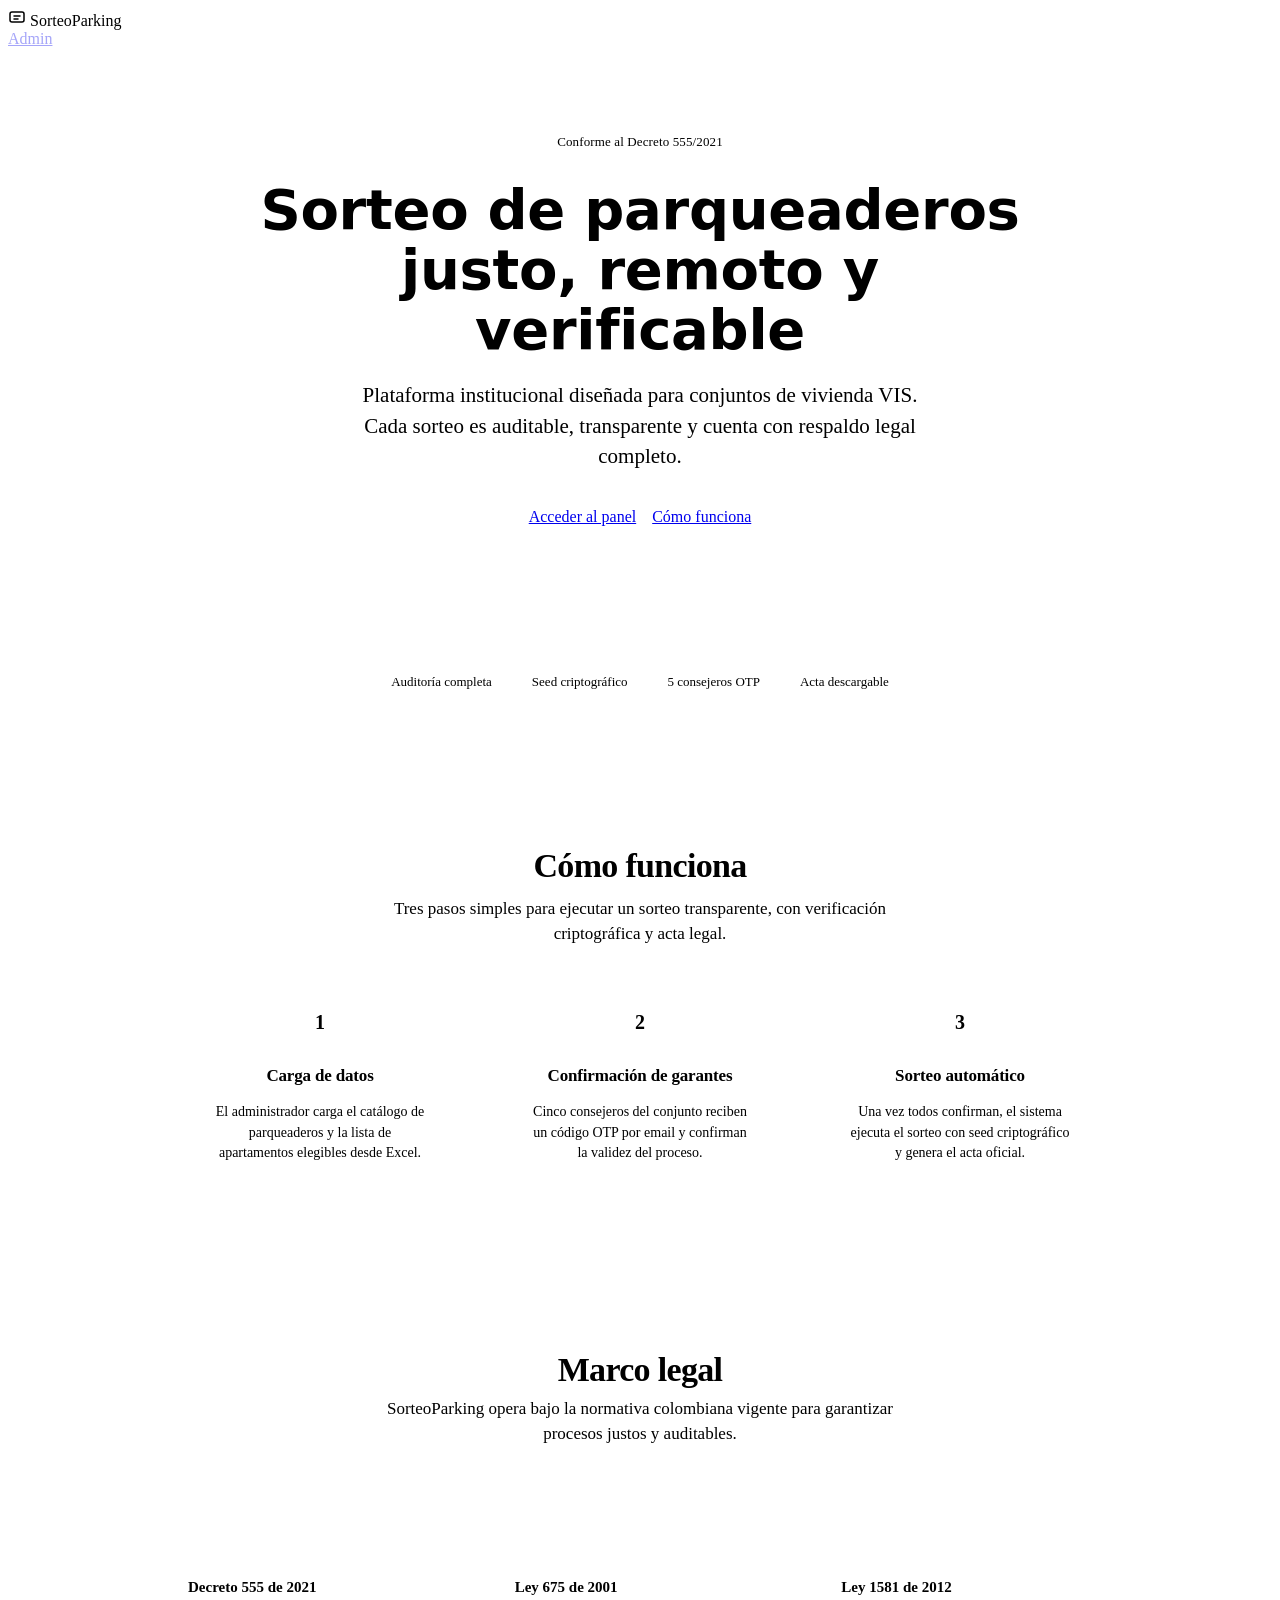
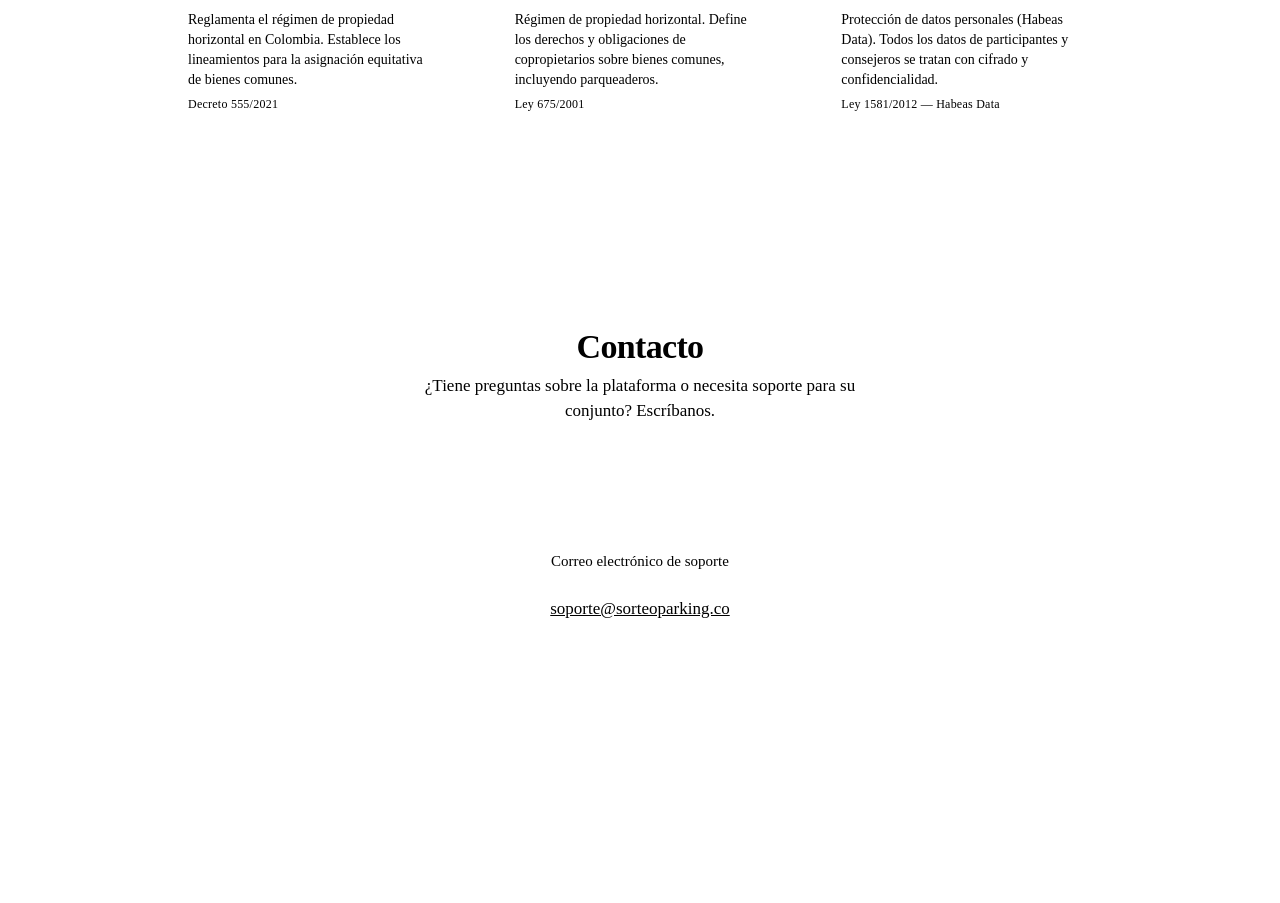
==== sorteoparking/frontend/index.html @ d3847eef "SDD v2.1 implementacion completa: T-301 a T-319 (Flash)" ====
<!doctype html>
<html lang="es">
<head>
  <meta charset="utf-8" />
  <meta name="viewport" content="width=device-width, initial-scale=1" />
  <title>SorteoParking — Sorteo de parqueaderos justo, remoto y verificable</title>
  <meta name="description" content="Plataforma institucional para sorteos de parqueaderos en conjuntos VIS. Auditoría completa, verificable, conforme al Decreto 555/2021." />
  <link rel="stylesheet" href="/static/global.css" />
  <style>
    /* ===== LANDING PAGE — Apple Design System ===== */

    /* Hero */
    .hero {
      text-align: center;
      padding: 80px 24px 64px;
      background: var(--canvas);
    }
    .hero-badge {
      display: inline-block;
      padding: 6px 16px;
      border-radius: var(--radius-pill);
      background: var(--blue-bg);
      color: var(--accent);
      font-size: 13px;
      font-weight: 500;
      margin-bottom: 24px;
      letter-spacing: 0.01em;
    }
    .hero h1 {
      font-family: system-ui, -apple-system, 'SF Pro Display', sans-serif;
      font-size: clamp(32px, 5vw, 56px);
      font-weight: 600;
      line-height: 1.07;
      letter-spacing: -0.005em;
      color: var(--ink);
      max-width: 800px;
      margin: 0 auto 20px;
    }
    .hero p {
      font-size: clamp(17px, 2.5vw, 21px);
      font-weight: 400;
      line-height: 1.47;
      color: var(--ink-secondary);
      max-width: 600px;
      margin: 0 auto 36px;
    }
    .hero-actions {
      display: flex;
      gap: 16px;
      justify-content: center;
      flex-wrap: wrap;
    }

    /* Steps / Stepper */
    .steps-section {
      padding: 80px 24px;
      background: var(--canvas-parchment);
      text-align: center;
    }
    .steps-section h2 {
      font-size: clamp(24px, 3.5vw, 34px);
      font-weight: 600;
      letter-spacing: -0.02em;
      color: var(--ink);
      margin-bottom: 12px;
    }
    .steps-section .section-lead {
      font-size: 17px;
      color: var(--ink-secondary);
      max-width: 560px;
      margin: 0 auto 48px;
      line-height: 1.47;
    }

    .landing-stepper {
      display: flex;
      align-items: flex-start;
      justify-content: center;
      gap: 0;
      flex-wrap: wrap;
      max-width: 900px;
      margin: 0 auto;
    }
    .landing-step {
      display: flex;
      flex-direction: column;
      align-items: center;
      gap: 16px;
      flex: 1;
      min-width: 200px;
      padding: 0 16px;
      position: relative;
    }
    .landing-step-circle {
      width: 56px;
      height: 56px;
      border-radius: var(--radius-full);
      display: flex;
      align-items: center;
      justify-content: center;
      font-size: 20px;
      font-weight: 600;
      background: var(--accent);
      color: var(--ink-inverse);
      flex-shrink: 0;
    }
    .landing-step h3 {
      font-size: 17px;
      font-weight: 600;
      color: var(--ink);
      margin: 0;
      letter-spacing: -0.01em;
    }
    .landing-step p {
      font-size: 14px;
      color: var(--ink-secondary);
      line-height: 1.43;
      max-width: 220px;
      margin: 0 auto;
    }
    .landing-step-connector {
      width: 60px;
      height: 2px;
      background: var(--accent);
      flex-shrink: 0;
      margin-top: 28px;
      opacity: 0.4;
    }
    @media (max-width: 720px) {
      .landing-step-connector {
        display: none;
      }
      .landing-step {
        flex-direction: row;
        text-align: left;
        gap: 16px;
        min-width: 100%;
        padding: 16px 0;
      }
      .landing-step-circle {
        width: 44px;
        height: 44px;
        font-size: 16px;
      }
      .landing-step h3 { text-align: left; }
      .landing-step p { max-width: none; }
    }

    /* Legal */
    .legal-section {
      padding: 80px 24px;
      background: var(--canvas);
      text-align: center;
    }
    .legal-section h2 {
      font-size: clamp(24px, 3.5vw, 34px);
      font-weight: 600;
      color: var(--ink);
      letter-spacing: -0.02em;
      margin-bottom: 8px;
    }
    .legal-section .section-lead {
      font-size: 17px;
      color: var(--ink-secondary);
      max-width: 560px;
      margin: 0 auto 48px;
      line-height: 1.47;
    }
    .legal-grid {
      display: grid;
      grid-template-columns: repeat(auto-fit, minmax(280px, 1fr));
      gap: 20px;
      max-width: 960px;
      margin: 0 auto;
    }
    .legal-card {
      background: var(--canvas-pearl);
      border-radius: var(--radius-xl);
      padding: 28px;
      text-align: left;
      box-shadow: var(--shadow-sm);
      transition: box-shadow var(--duration-fast) var(--ease-standard);
    }
    .legal-card:hover {
      box-shadow: var(--shadow-md);
    }
    .legal-card-icon {
      width: 40px;
      height: 40px;
      border-radius: var(--radius-md);
      background: var(--blue-bg);
      display: flex;
      align-items: center;
      justify-content: center;
      margin-bottom: 16px;
    }
    .legal-card h3 {
      font-size: 15px;
      font-weight: 600;
      color: var(--ink);
      margin-bottom: 6px;
    }
    .legal-card p {
      font-size: 14px;
      color: var(--ink-secondary);
      line-height: 1.43;
      margin-bottom: 4px;
    }
    .legal-card .ley-ref {
      font-size: 12px;
      color: var(--ink-tertiary);
      font-family: var(--font-mono);
      letter-spacing: 0.02em;
    }

    /* Contact */
    .contact-section {
      padding: 80px 24px;
      background: var(--canvas-parchment);
      text-align: center;
    }
    .contact-section h2 {
      font-size: clamp(24px, 3.5vw, 34px);
      font-weight: 600;
      color: var(--ink);
      letter-spacing: -0.02em;
      margin-bottom: 8px;
    }
    .contact-section .section-lead {
      font-size: 17px;
      color: var(--ink-secondary);
      max-width: 500px;
      margin: 0 auto 36px;
      line-height: 1.47;
    }
    .contact-card {
      display: inline-flex;
      flex-direction: column;
      align-items: center;
      gap: 12px;
      background: var(--canvas);
      border-radius: var(--radius-xl);
      padding: 32px 48px;
      box-shadow: var(--shadow-sm);
    }
    .contact-card p {
      font-size: 15px;
      color: var(--ink-secondary);
      line-height: 1.4;
    }
    .contact-card .contact-email {
      font-size: 17px;
      font-weight: 500;
      color: var(--accent);
    }

    /* Footer */
    .site-footer {
      background: var(--canvas-dark);
      color: rgba(255,255,255,0.65);
      padding: 32px 24px;
      text-align: center;
      font-size: 13px;
    }
    .site-footer .footer-brand {
      color: rgba(255,255,255,0.85);
      font-weight: 500;
      margin-bottom: 8px;
    }
    .site-footer a {
      color: var(--accent-on-dark);
    }
    .site-footer a:hover {
      color: var(--ink-inverse);
      text-decoration: underline;
    }

    /* Hidden admin link */
    .nav-link-hidden {
      opacity: 0.35;
      transition: opacity var(--duration-fast) var(--ease-standard);
    }
    .nav-link-hidden:hover {
      opacity: 1;
      color: var(--ink-inverse);
    }

    /* Trust badges */
    .trust-section {
      padding: 48px 24px;
      background: var(--canvas-parchment);
      text-align: center;
      border-top: 1px solid var(--divider);
    }
    .trust-items {
      display: flex;
      justify-content: center;
      gap: 40px;
      flex-wrap: wrap;
      align-items: center;
    }
    .trust-item {
      display: flex;
      flex-direction: column;
      align-items: center;
      gap: 8px;
      font-size: 13px;
      color: var(--ink-tertiary);
      font-weight: 500;
    }
    .trust-item .check-icon {
      width: 28px;
      height: 28px;
      border-radius: var(--radius-full);
      background: var(--green-bg);
      display: flex;
      align-items: center;
      justify-content: center;
    }
  </style>
</head>
<body>

  <!-- Apple Nav Bar -->
  <nav class="nav" role="navigation" aria-label="Navegación principal">
    <a href="/" class="nav-brand" style="text-decoration:none;color:inherit;">
      <svg viewBox="0 0 18 18" fill="none" stroke="currentColor" stroke-width="1.5" stroke-linecap="round" stroke-linejoin="round" width="18" height="18">
        <rect x="2" y="4" width="14" height="10" rx="2"/>
        <path d="M6 8h6M6 11h4"/>
      </svg>
      SorteoParking
    </a>
    <div class="nav-actions">
      <a href="/static/superadmin.html" class="nav-link nav-link-hidden" aria-label="Panel super admin" title="Panel de administración">Admin</a>
    </div>
  </nav>

  <!-- Hero -->
  <section class="hero">
    <span class="hero-badge">Conforme al Decreto 555/2021</span>
    <h1>Sorteo de parqueaderos justo, remoto y verificable</h1>
    <p>Plataforma institucional diseñada para conjuntos de vivienda VIS. Cada sorteo es auditable, transparente y cuenta con respaldo legal completo.</p>
    <div class="hero-actions">
      <a href="/static/superadmin.html" class="btn btn-primary btn-lg">Acceder al panel</a>
      <a href="#como-funciona" class="btn btn-secondary btn-lg">Cómo funciona</a>
    </div>
  </section>

  <!-- Trust badges -->
  <section class="trust-section">
    <div class="trust-items">
      <div class="trust-item">
        <span class="check-icon">
          <svg width="14" height="14" viewBox="0 0 14 14" fill="none" stroke="var(--ink-success)" stroke-width="2" stroke-linecap="round" stroke-linejoin="round"><path d="M2 7l3.5 3.5L12 4"/></svg>
        </span>
        <span>Auditoría completa</span>
      </div>
      <div class="trust-item">
        <span class="check-icon">
          <svg width="14" height="14" viewBox="0 0 14 14" fill="none" stroke="var(--ink-success)" stroke-width="2" stroke-linecap="round" stroke-linejoin="round"><path d="M2 7l3.5 3.5L12 4"/></svg>
        </span>
        <span>Seed criptográfico</span>
      </div>
      <div class="trust-item">
        <span class="check-icon">
          <svg width="14" height="14" viewBox="0 0 14 14" fill="none" stroke="var(--ink-success)" stroke-width="2" stroke-linecap="round" stroke-linejoin="round"><path d="M2 7l3.5 3.5L12 4"/></svg>
        </span>
        <span>5 consejeros OTP</span>
      </div>
      <div class="trust-item">
        <span class="check-icon">
          <svg width="14" height="14" viewBox="0 0 14 14" fill="none" stroke="var(--ink-success)" stroke-width="2" stroke-linecap="round" stroke-linejoin="round"><path d="M2 7l3.5 3.5L12 4"/></svg>
        </span>
        <span>Acta descargable</span>
      </div>
    </div>
  </section>

  <!-- Steps — Cómo funciona -->
  <section class="steps-section" id="como-funciona">
    <h2>Cómo funciona</h2>
    <p class="section-lead">Tres pasos simples para ejecutar un sorteo transparente, con verificación criptográfica y acta legal.</p>
    <div class="landing-stepper">
      <div class="landing-step">
        <div class="landing-step-circle">1</div>
        <h3>Carga de datos</h3>
        <p>El administrador carga el catálogo de parqueaderos y la lista de apartamentos elegibles desde Excel.</p>
      </div>
      <div class="landing-step-connector"></div>
      <div class="landing-step">
        <div class="landing-step-circle">2</div>
        <h3>Confirmación de garantes</h3>
        <p>Cinco consejeros del conjunto reciben un código OTP por email y confirman la validez del proceso.</p>
      </div>
      <div class="landing-step-connector"></div>
      <div class="landing-step">
        <div class="landing-step-circle">3</div>
        <h3>Sorteo automático</h3>
        <p>Una vez todos confirman, el sistema ejecuta el sorteo con seed criptográfico y genera el acta oficial.</p>
      </div>
    </div>
  </section>

  <!-- Marco legal -->
  <section class="legal-section">
    <h2>Marco legal</h2>
    <p class="section-lead">SorteoParking opera bajo la normativa colombiana vigente para garantizar procesos justos y auditables.</p>
    <div class="legal-grid">
      <div class="legal-card">
        <div class="legal-card-icon">
          <svg width="20" height="20" viewBox="0 0 20 20" fill="none" stroke="var(--accent)" stroke-width="1.5" stroke-linecap="round" stroke-linejoin="round">
            <path d="M3 17V3h10l4 4v10H3z"/><path d="M13 3v4h4"/><path d="M7 10h6M7 13h4"/>
          </svg>
        </div>
        <h3>Decreto 555 de 2021</h3>
        <p>Reglamenta el régimen de propiedad horizontal en Colombia. Establece los lineamientos para la asignación equitativa de bienes comunes.</p>
        <span class="ley-ref">Decreto 555/2021</span>
      </div>
      <div class="legal-card">
        <div class="legal-card-icon">
          <svg width="20" height="20" viewBox="0 0 20 20" fill="none" stroke="var(--accent)" stroke-width="1.5" stroke-linecap="round" stroke-linejoin="round">
            <path d="M7 4h6v3H7z"/><path d="M5 7v8a2 2 0 002 2h6a2 2 0 002-2V7"/><path d="M8 10h4M8 13h3"/>
          </svg>
        </div>
        <h3>Ley 675 de 2001</h3>
        <p>Régimen de propiedad horizontal. Define los derechos y obligaciones de copropietarios sobre bienes comunes, incluyendo parqueaderos.</p>
        <span class="ley-ref">Ley 675/2001</span>
      </div>
      <div class="legal-card">
        <div class="legal-card-icon">
          <svg width="20" height="20" viewBox="0 0 20 20" fill="none" stroke="var(--accent)" stroke-width="1.5" stroke-linecap="round" stroke-linejoin="round">
            <circle cx="10" cy="7" r="3"/><path d="M5 17c0-3.3 2.2-5 5-5s5 1.7 5 5"/><path d="M2 2l16 16"/>
          </svg>
        </div>
        <h3>Ley 1581 de 2012</h3>
        <p>Protección de datos personales (Habeas Data). Todos los datos de participantes y consejeros se tratan con cifrado y confidencialidad.</p>
        <span class="ley-ref">Ley 1581/2012 — Habeas Data</span>
      </div>
    </div>
  </section>

  <!-- Contact -->
  <section class="contact-section" id="contacto">
    <h2>Contacto</h2>
    <p class="section-lead">¿Tiene preguntas sobre la plataforma o necesita soporte para su conjunto? Escríbanos.</p>
    <div class="contact-card">
      <svg width="32" height="32" viewBox="0 0 24 24" fill="none" stroke="var(--accent)" stroke-width="1.5" stroke-linecap="round" stroke-linejoin="round">
        <rect x="2" y="4" width="20" height="16" rx="3"/><path d="M2 7l10 7 10-7"/>
      </svg>
      <p>Correo electrónico de soporte</p>
      <a href="mailto:soporte@sorteoparking.co" class="contact-email">soporte@sorteoparking.co</a>
    </div>
  </section>

  <!-- Footer -->
  <footer class="site-footer">
    <p class="footer-brand">SorteoParking</p>
    <p>&copy; 2025 SorteoParking. Todos los derechos reservados.</p>
    <p style="margin-top:8px;">
      <a href="/static/superadmin.html">Panel de administración</a>
    </p>
  </footer>

</body>
</html>
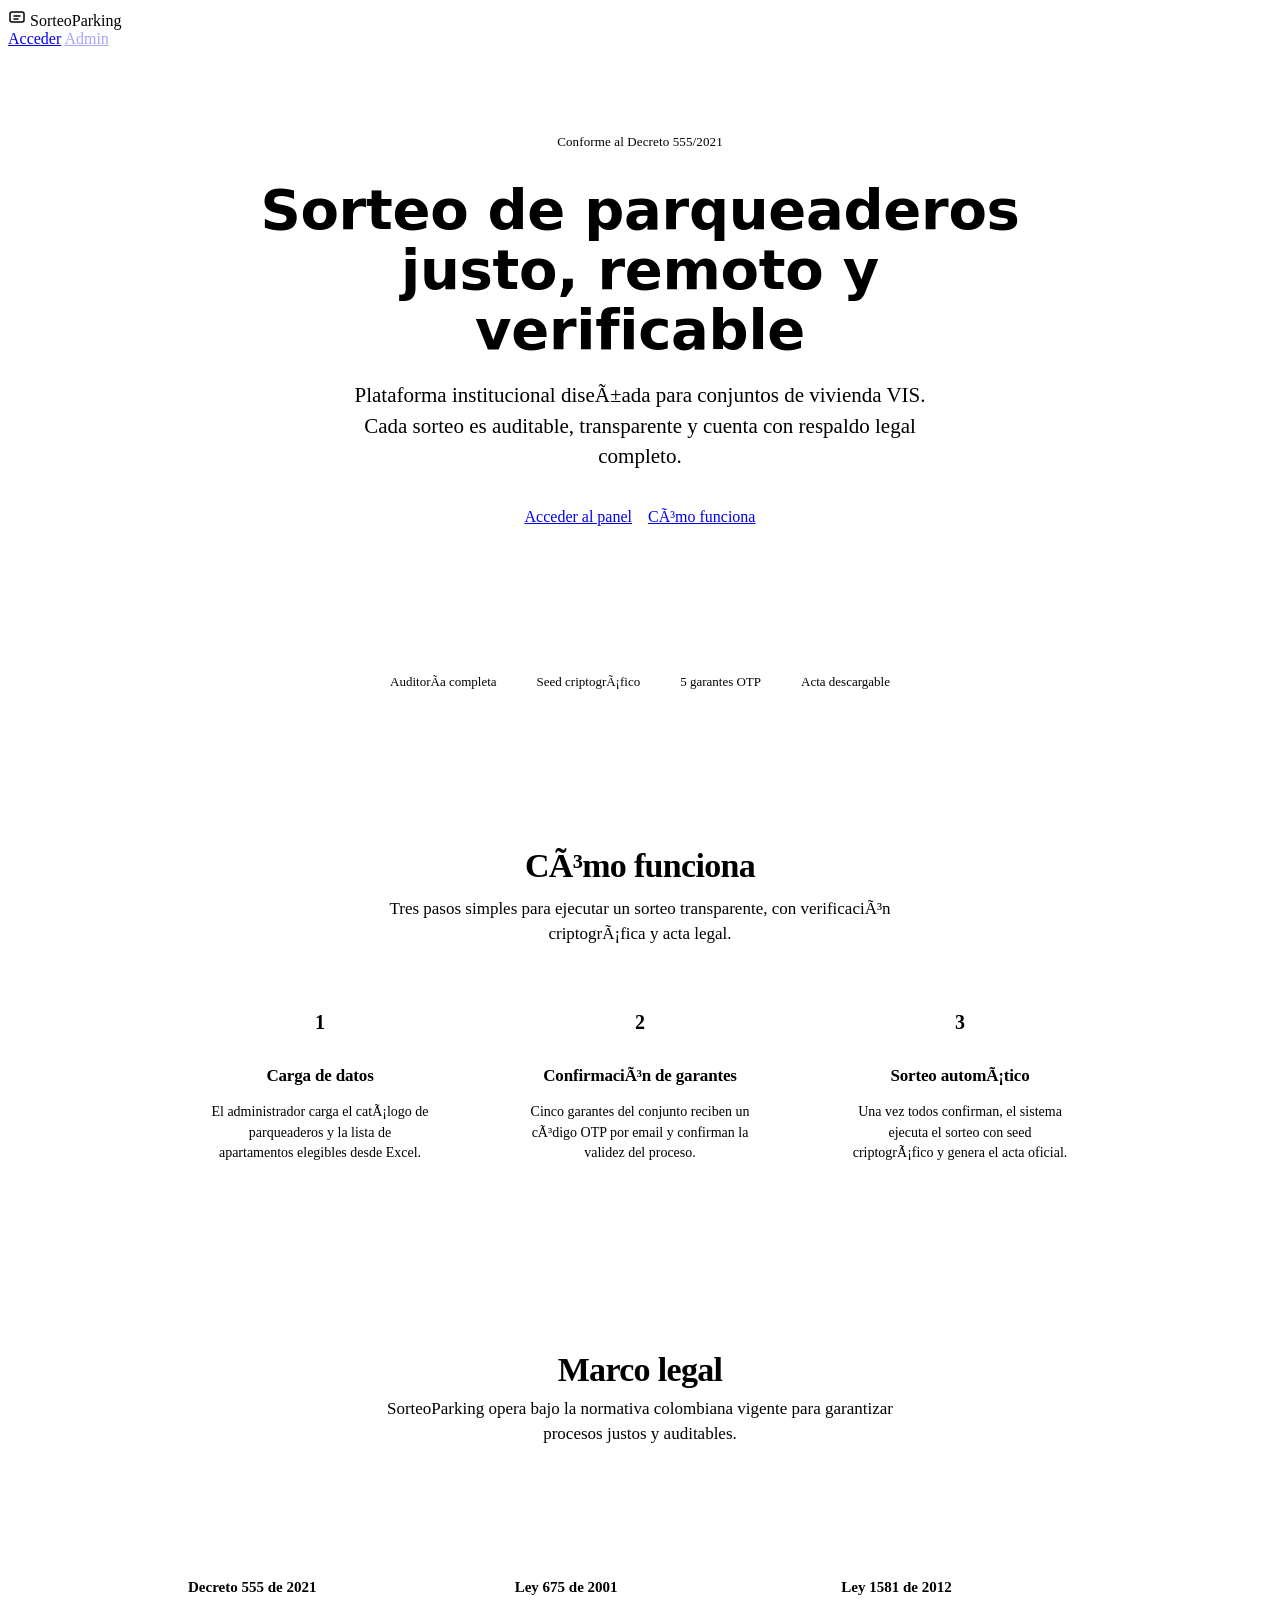
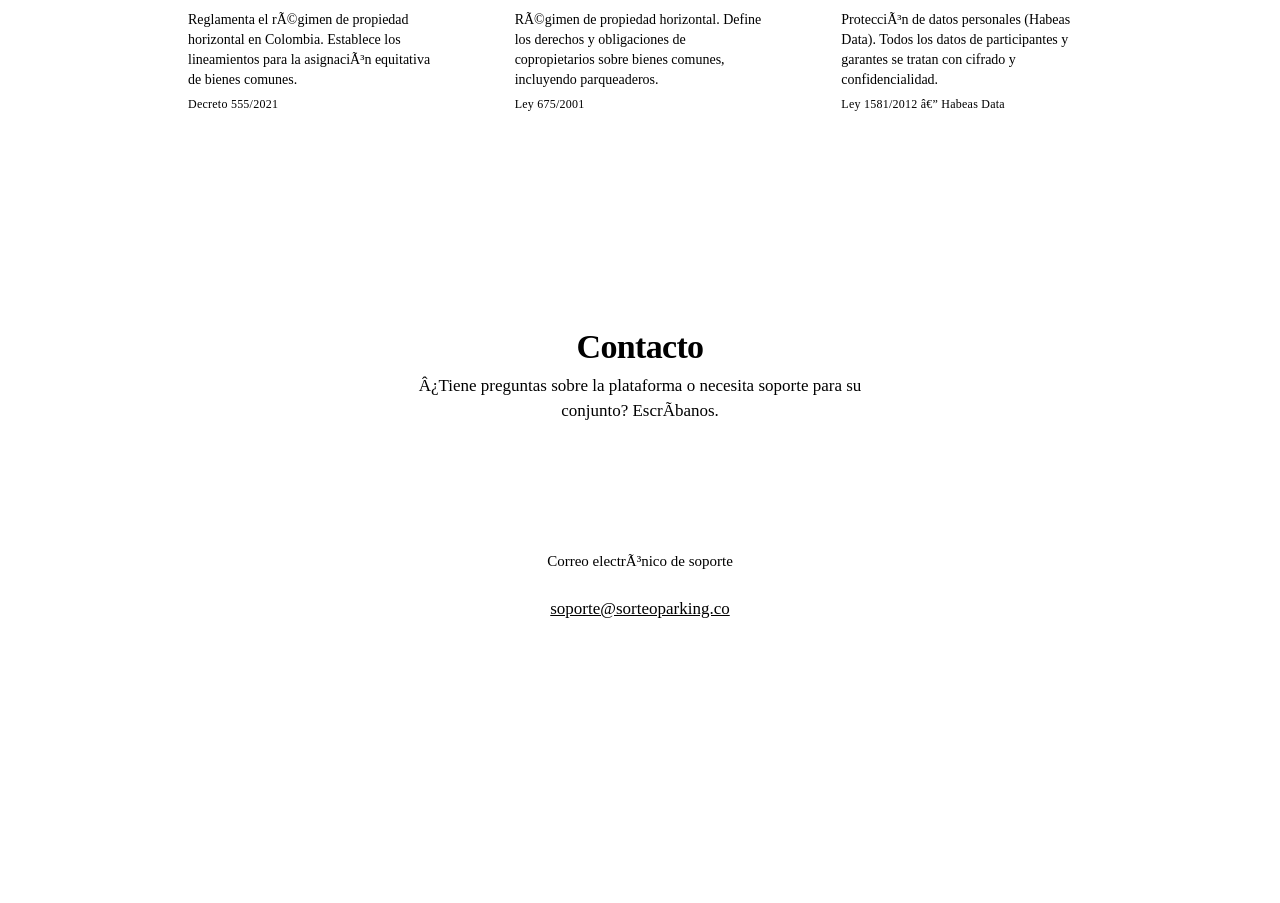
==== commit 655ad3bf: "v2.1: login flow, garantes configurables, seguridad, audit logs, health check real" ====
--- a/sorteoparking/frontend/index.html
+++ b/sorteoparking/frontend/index.html
@@ -3,11 +3,11 @@
 <head>
   <meta charset="utf-8" />
   <meta name="viewport" content="width=device-width, initial-scale=1" />
-  <title>SorteoParking — Sorteo de parqueaderos justo, remoto y verificable</title>
-  <meta name="description" content="Plataforma institucional para sorteos de parqueaderos en conjuntos VIS. Auditoría completa, verificable, conforme al Decreto 555/2021." />
+  <title>SorteoParking â€” Sorteo de parqueaderos justo, remoto y verificable</title>
+  <meta name="description" content="Plataforma institucional para sorteos de parqueaderos en conjuntos VIS. AuditorÃ­a completa, verificable, conforme al Decreto 555/2021." />
   <link rel="stylesheet" href="/static/global.css" />
   <style>
-    /* ===== LANDING PAGE — Apple Design System ===== */
+    /* ===== LANDING PAGE â€” Apple Design System ===== */
 
     /* Hero */
     .hero {
@@ -322,7 +322,7 @@
 <body>
 
   <!-- Apple Nav Bar -->
-  <nav class="nav" role="navigation" aria-label="Navegación principal">
+  <nav class="nav" role="navigation" aria-label="NavegaciÃ³n principal">
     <a href="/" class="nav-brand" style="text-decoration:none;color:inherit;">
       <svg viewBox="0 0 18 18" fill="none" stroke="currentColor" stroke-width="1.5" stroke-linecap="round" stroke-linejoin="round" width="18" height="18">
         <rect x="2" y="4" width="14" height="10" rx="2"/>
@@ -331,7 +331,8 @@
       SorteoParking
     </a>
     <div class="nav-actions">
-      <a href="/static/superadmin.html" class="nav-link nav-link-hidden" aria-label="Panel super admin" title="Panel de administración">Admin</a>
+      <a href="/static/login.html" class="nav-link" style="font-weight:500;" aria-label="Acceder al panel de administraciÃ³n">Acceder</a>
+      <a href="/static/superadmin.html" class="nav-link nav-link-hidden" aria-label="Panel super admin" title="Panel de administraciÃ³n">Admin</a>
     </div>
   </nav>
 
@@ -339,10 +340,10 @@
   <section class="hero">
     <span class="hero-badge">Conforme al Decreto 555/2021</span>
     <h1>Sorteo de parqueaderos justo, remoto y verificable</h1>
-    <p>Plataforma institucional diseñada para conjuntos de vivienda VIS. Cada sorteo es auditable, transparente y cuenta con respaldo legal completo.</p>
+    <p>Plataforma institucional diseÃ±ada para conjuntos de vivienda VIS. Cada sorteo es auditable, transparente y cuenta con respaldo legal completo.</p>
     <div class="hero-actions">
-      <a href="/static/superadmin.html" class="btn btn-primary btn-lg">Acceder al panel</a>
-      <a href="#como-funciona" class="btn btn-secondary btn-lg">Cómo funciona</a>
+      <a href="/static/login.html" class="btn btn-primary btn-lg">Acceder al panel</a>
+      <a href="#como-funciona" class="btn btn-secondary btn-lg">CÃ³mo funciona</a>
     </div>
   </section>
 
@@ -353,19 +354,19 @@
         <span class="check-icon">
           <svg width="14" height="14" viewBox="0 0 14 14" fill="none" stroke="var(--ink-success)" stroke-width="2" stroke-linecap="round" stroke-linejoin="round"><path d="M2 7l3.5 3.5L12 4"/></svg>
         </span>
-        <span>Auditoría completa</span>
+        <span>AuditorÃ­a completa</span>
       </div>
       <div class="trust-item">
         <span class="check-icon">
           <svg width="14" height="14" viewBox="0 0 14 14" fill="none" stroke="var(--ink-success)" stroke-width="2" stroke-linecap="round" stroke-linejoin="round"><path d="M2 7l3.5 3.5L12 4"/></svg>
         </span>
-        <span>Seed criptográfico</span>
+        <span>Seed criptogrÃ¡fico</span>
       </div>
       <div class="trust-item">
         <span class="check-icon">
           <svg width="14" height="14" viewBox="0 0 14 14" fill="none" stroke="var(--ink-success)" stroke-width="2" stroke-linecap="round" stroke-linejoin="round"><path d="M2 7l3.5 3.5L12 4"/></svg>
         </span>
-        <span>5 consejeros OTP</span>
+        <span>5 garantes OTP</span>
       </div>
       <div class="trust-item">
         <span class="check-icon">
@@ -376,27 +377,27 @@
     </div>
   </section>
 
-  <!-- Steps — Cómo funciona -->
+  <!-- Steps â€” CÃ³mo funciona -->
   <section class="steps-section" id="como-funciona">
-    <h2>Cómo funciona</h2>
-    <p class="section-lead">Tres pasos simples para ejecutar un sorteo transparente, con verificación criptográfica y acta legal.</p>
+    <h2>CÃ³mo funciona</h2>
+    <p class="section-lead">Tres pasos simples para ejecutar un sorteo transparente, con verificaciÃ³n criptogrÃ¡fica y acta legal.</p>
     <div class="landing-stepper">
       <div class="landing-step">
         <div class="landing-step-circle">1</div>
         <h3>Carga de datos</h3>
-        <p>El administrador carga el catálogo de parqueaderos y la lista de apartamentos elegibles desde Excel.</p>
+        <p>El administrador carga el catÃ¡logo de parqueaderos y la lista de apartamentos elegibles desde Excel.</p>
       </div>
       <div class="landing-step-connector"></div>
       <div class="landing-step">
         <div class="landing-step-circle">2</div>
-        <h3>Confirmación de garantes</h3>
-        <p>Cinco consejeros del conjunto reciben un código OTP por email y confirman la validez del proceso.</p>
+        <h3>ConfirmaciÃ³n de garantes</h3>
+        <p>Cinco garantes del conjunto reciben un cÃ³digo OTP por email y confirman la validez del proceso.</p>
       </div>
       <div class="landing-step-connector"></div>
       <div class="landing-step">
         <div class="landing-step-circle">3</div>
-        <h3>Sorteo automático</h3>
-        <p>Una vez todos confirman, el sistema ejecuta el sorteo con seed criptográfico y genera el acta oficial.</p>
+        <h3>Sorteo automÃ¡tico</h3>
+        <p>Una vez todos confirman, el sistema ejecuta el sorteo con seed criptogrÃ¡fico y genera el acta oficial.</p>
       </div>
     </div>
   </section>
@@ -413,7 +414,7 @@
           </svg>
         </div>
         <h3>Decreto 555 de 2021</h3>
-        <p>Reglamenta el régimen de propiedad horizontal en Colombia. Establece los lineamientos para la asignación equitativa de bienes comunes.</p>
+        <p>Reglamenta el rÃ©gimen de propiedad horizontal en Colombia. Establece los lineamientos para la asignaciÃ³n equitativa de bienes comunes.</p>
         <span class="ley-ref">Decreto 555/2021</span>
       </div>
       <div class="legal-card">
@@ -423,7 +424,7 @@
           </svg>
         </div>
         <h3>Ley 675 de 2001</h3>
-        <p>Régimen de propiedad horizontal. Define los derechos y obligaciones de copropietarios sobre bienes comunes, incluyendo parqueaderos.</p>
+        <p>RÃ©gimen de propiedad horizontal. Define los derechos y obligaciones de copropietarios sobre bienes comunes, incluyendo parqueaderos.</p>
         <span class="ley-ref">Ley 675/2001</span>
       </div>
       <div class="legal-card">
@@ -433,8 +434,8 @@
           </svg>
         </div>
         <h3>Ley 1581 de 2012</h3>
-        <p>Protección de datos personales (Habeas Data). Todos los datos de participantes y consejeros se tratan con cifrado y confidencialidad.</p>
-        <span class="ley-ref">Ley 1581/2012 — Habeas Data</span>
+        <p>ProtecciÃ³n de datos personales (Habeas Data). Todos los datos de participantes y garantes se tratan con cifrado y confidencialidad.</p>
+        <span class="ley-ref">Ley 1581/2012 â€” Habeas Data</span>
       </div>
     </div>
   </section>
@@ -442,12 +443,12 @@
   <!-- Contact -->
   <section class="contact-section" id="contacto">
     <h2>Contacto</h2>
-    <p class="section-lead">¿Tiene preguntas sobre la plataforma o necesita soporte para su conjunto? Escríbanos.</p>
+    <p class="section-lead">Â¿Tiene preguntas sobre la plataforma o necesita soporte para su conjunto? EscrÃ­banos.</p>
     <div class="contact-card">
       <svg width="32" height="32" viewBox="0 0 24 24" fill="none" stroke="var(--accent)" stroke-width="1.5" stroke-linecap="round" stroke-linejoin="round">
         <rect x="2" y="4" width="20" height="16" rx="3"/><path d="M2 7l10 7 10-7"/>
       </svg>
-      <p>Correo electrónico de soporte</p>
+      <p>Correo electrÃ³nico de soporte</p>
       <a href="mailto:soporte@sorteoparking.co" class="contact-email">soporte@sorteoparking.co</a>
     </div>
   </section>
@@ -457,7 +458,7 @@
     <p class="footer-brand">SorteoParking</p>
     <p>&copy; 2025 SorteoParking. Todos los derechos reservados.</p>
     <p style="margin-top:8px;">
-      <a href="/static/superadmin.html">Panel de administración</a>
+      <a href="/static/superadmin.html">Panel de administraciÃ³n</a>
     </p>
   </footer>
 
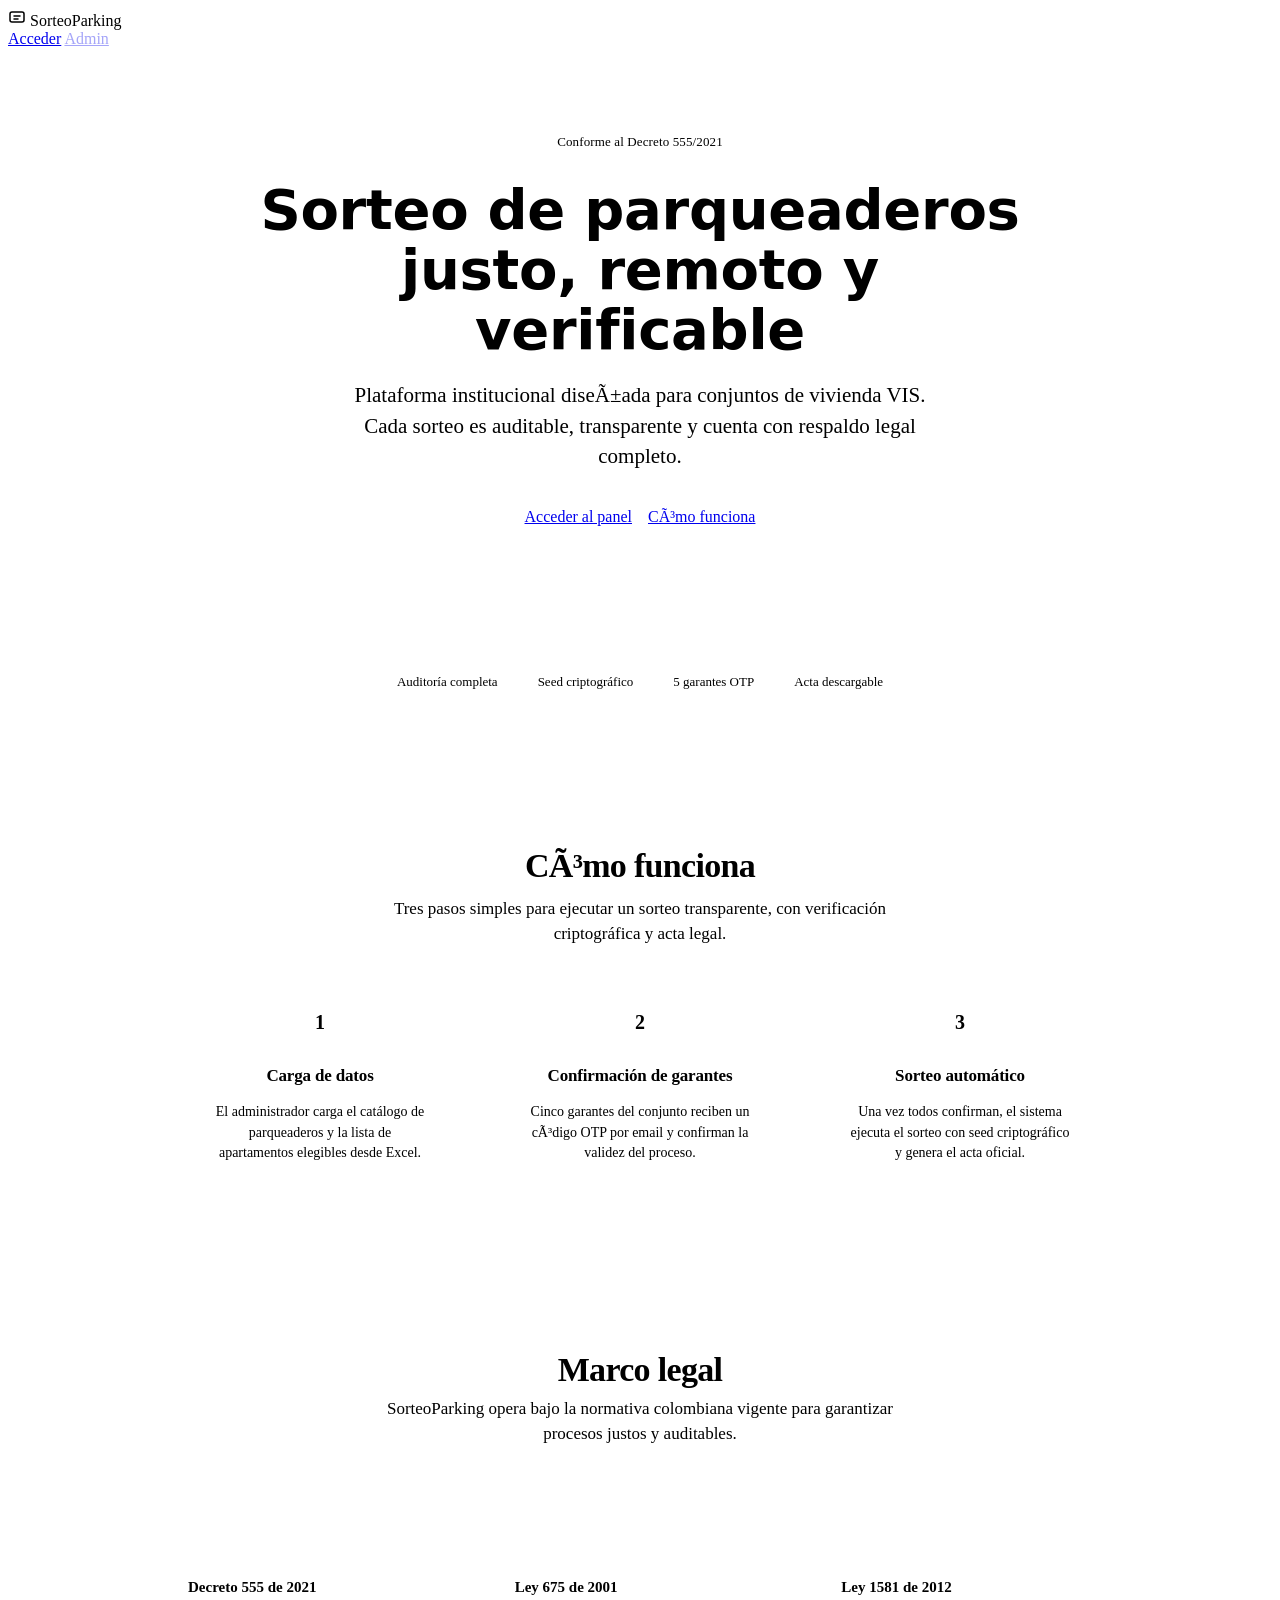
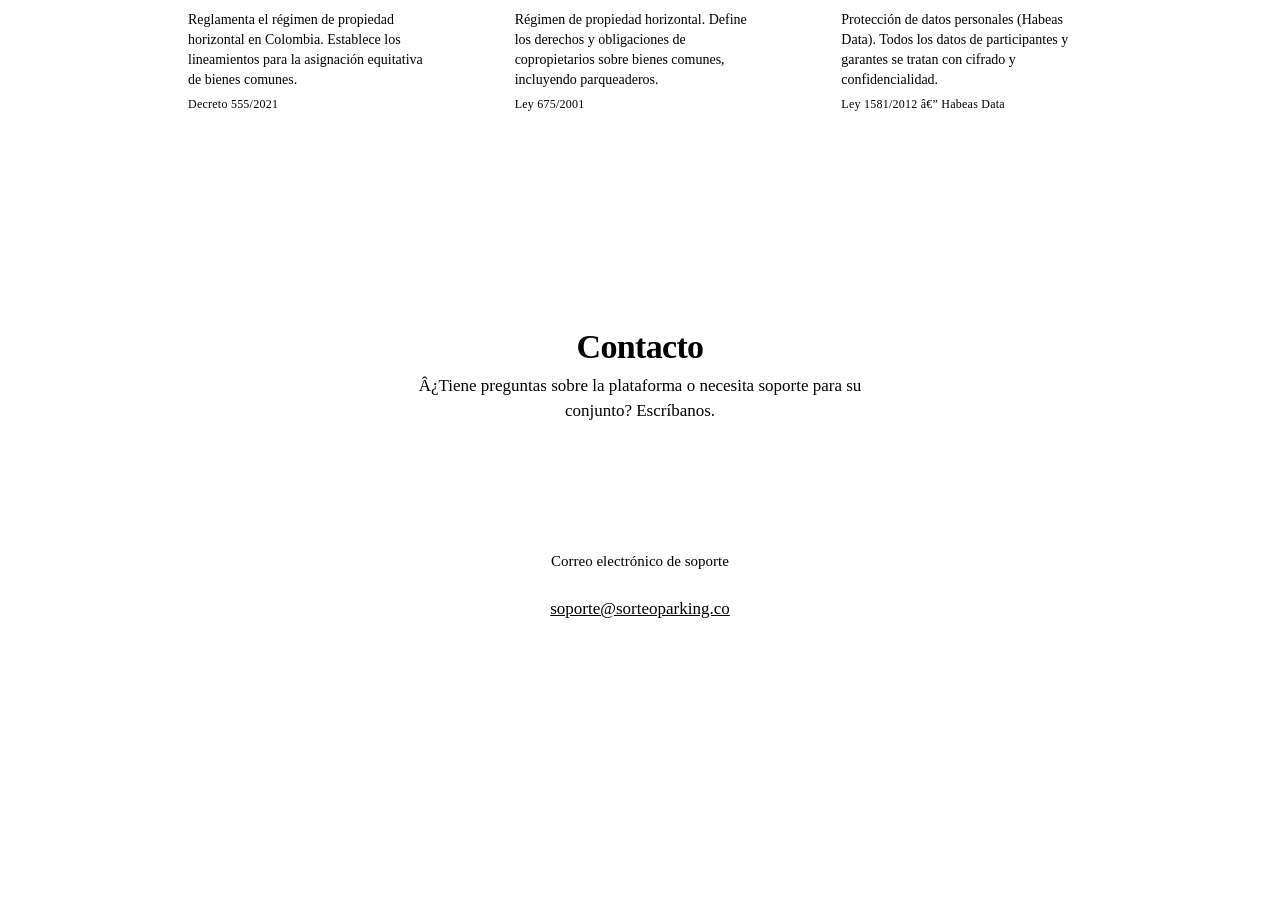
==== commit 056f06ae: "T-322: separar login SUPER_ADMIN - login_superadmin.html publico, superadmin.html protegido" ====
--- a/sorteoparking/frontend/index.html
+++ b/sorteoparking/frontend/index.html
@@ -4,7 +4,7 @@
   <meta charset="utf-8" />
   <meta name="viewport" content="width=device-width, initial-scale=1" />
   <title>SorteoParking â€” Sorteo de parqueaderos justo, remoto y verificable</title>
-  <meta name="description" content="Plataforma institucional para sorteos de parqueaderos en conjuntos VIS. AuditorÃ­a completa, verificable, conforme al Decreto 555/2021." />
+  <meta name="description" content="Plataforma institucional para sorteos de parqueaderos en conjuntos VIS. Auditoría completa, verificable, conforme al Decreto 555/2021." />
   <link rel="stylesheet" href="/static/global.css" />
   <style>
     /* ===== LANDING PAGE â€” Apple Design System ===== */
@@ -322,7 +322,7 @@
 <body>
 
   <!-- Apple Nav Bar -->
-  <nav class="nav" role="navigation" aria-label="NavegaciÃ³n principal">
+  <nav class="nav" role="navigation" aria-label="Navegación principal">
     <a href="/" class="nav-brand" style="text-decoration:none;color:inherit;">
       <svg viewBox="0 0 18 18" fill="none" stroke="currentColor" stroke-width="1.5" stroke-linecap="round" stroke-linejoin="round" width="18" height="18">
         <rect x="2" y="4" width="14" height="10" rx="2"/>
@@ -331,8 +331,8 @@
       SorteoParking
     </a>
     <div class="nav-actions">
-      <a href="/static/login.html" class="nav-link" style="font-weight:500;" aria-label="Acceder al panel de administraciÃ³n">Acceder</a>
-      <a href="/static/superadmin.html" class="nav-link nav-link-hidden" aria-label="Panel super admin" title="Panel de administraciÃ³n">Admin</a>
+      <a href="/static/login.html" class="nav-link" style="font-weight:500;" aria-label="Acceder al panel de administración">Acceder</a>
+      <a href="/static/login_superadmin.html" class="nav-link nav-link-hidden" aria-label="Panel super admin" title="Panel de administración">Admin</a>
     </div>
   </nav>
 
@@ -354,13 +354,13 @@
         <span class="check-icon">
           <svg width="14" height="14" viewBox="0 0 14 14" fill="none" stroke="var(--ink-success)" stroke-width="2" stroke-linecap="round" stroke-linejoin="round"><path d="M2 7l3.5 3.5L12 4"/></svg>
         </span>
-        <span>AuditorÃ­a completa</span>
+        <span>Auditoría completa</span>
       </div>
       <div class="trust-item">
         <span class="check-icon">
           <svg width="14" height="14" viewBox="0 0 14 14" fill="none" stroke="var(--ink-success)" stroke-width="2" stroke-linecap="round" stroke-linejoin="round"><path d="M2 7l3.5 3.5L12 4"/></svg>
         </span>
-        <span>Seed criptogrÃ¡fico</span>
+        <span>Seed criptográfico</span>
       </div>
       <div class="trust-item">
         <span class="check-icon">
@@ -380,24 +380,24 @@
   <!-- Steps â€” CÃ³mo funciona -->
   <section class="steps-section" id="como-funciona">
     <h2>CÃ³mo funciona</h2>
-    <p class="section-lead">Tres pasos simples para ejecutar un sorteo transparente, con verificaciÃ³n criptogrÃ¡fica y acta legal.</p>
+    <p class="section-lead">Tres pasos simples para ejecutar un sorteo transparente, con verificación criptográfica y acta legal.</p>
     <div class="landing-stepper">
       <div class="landing-step">
         <div class="landing-step-circle">1</div>
         <h3>Carga de datos</h3>
-        <p>El administrador carga el catÃ¡logo de parqueaderos y la lista de apartamentos elegibles desde Excel.</p>
+        <p>El administrador carga el catálogo de parqueaderos y la lista de apartamentos elegibles desde Excel.</p>
       </div>
       <div class="landing-step-connector"></div>
       <div class="landing-step">
         <div class="landing-step-circle">2</div>
-        <h3>ConfirmaciÃ³n de garantes</h3>
+        <h3>Confirmación de garantes</h3>
         <p>Cinco garantes del conjunto reciben un cÃ³digo OTP por email y confirman la validez del proceso.</p>
       </div>
       <div class="landing-step-connector"></div>
       <div class="landing-step">
         <div class="landing-step-circle">3</div>
-        <h3>Sorteo automÃ¡tico</h3>
-        <p>Una vez todos confirman, el sistema ejecuta el sorteo con seed criptogrÃ¡fico y genera el acta oficial.</p>
+        <h3>Sorteo automático</h3>
+        <p>Una vez todos confirman, el sistema ejecuta el sorteo con seed criptográfico y genera el acta oficial.</p>
       </div>
     </div>
   </section>
@@ -414,7 +414,7 @@
           </svg>
         </div>
         <h3>Decreto 555 de 2021</h3>
-        <p>Reglamenta el rÃ©gimen de propiedad horizontal en Colombia. Establece los lineamientos para la asignaciÃ³n equitativa de bienes comunes.</p>
+        <p>Reglamenta el régimen de propiedad horizontal en Colombia. Establece los lineamientos para la asignación equitativa de bienes comunes.</p>
         <span class="ley-ref">Decreto 555/2021</span>
       </div>
       <div class="legal-card">
@@ -424,7 +424,7 @@
           </svg>
         </div>
         <h3>Ley 675 de 2001</h3>
-        <p>RÃ©gimen de propiedad horizontal. Define los derechos y obligaciones de copropietarios sobre bienes comunes, incluyendo parqueaderos.</p>
+        <p>Régimen de propiedad horizontal. Define los derechos y obligaciones de copropietarios sobre bienes comunes, incluyendo parqueaderos.</p>
         <span class="ley-ref">Ley 675/2001</span>
       </div>
       <div class="legal-card">
@@ -434,7 +434,7 @@
           </svg>
         </div>
         <h3>Ley 1581 de 2012</h3>
-        <p>ProtecciÃ³n de datos personales (Habeas Data). Todos los datos de participantes y garantes se tratan con cifrado y confidencialidad.</p>
+        <p>Protección de datos personales (Habeas Data). Todos los datos de participantes y garantes se tratan con cifrado y confidencialidad.</p>
         <span class="ley-ref">Ley 1581/2012 â€” Habeas Data</span>
       </div>
     </div>
@@ -443,12 +443,12 @@
   <!-- Contact -->
   <section class="contact-section" id="contacto">
     <h2>Contacto</h2>
-    <p class="section-lead">Â¿Tiene preguntas sobre la plataforma o necesita soporte para su conjunto? EscrÃ­banos.</p>
+    <p class="section-lead">Â¿Tiene preguntas sobre la plataforma o necesita soporte para su conjunto? Escríbanos.</p>
     <div class="contact-card">
       <svg width="32" height="32" viewBox="0 0 24 24" fill="none" stroke="var(--accent)" stroke-width="1.5" stroke-linecap="round" stroke-linejoin="round">
         <rect x="2" y="4" width="20" height="16" rx="3"/><path d="M2 7l10 7 10-7"/>
       </svg>
-      <p>Correo electrÃ³nico de soporte</p>
+      <p>Correo electrónico de soporte</p>
       <a href="mailto:soporte@sorteoparking.co" class="contact-email">soporte@sorteoparking.co</a>
     </div>
   </section>
@@ -458,7 +458,7 @@
     <p class="footer-brand">SorteoParking</p>
     <p>&copy; 2025 SorteoParking. Todos los derechos reservados.</p>
     <p style="margin-top:8px;">
-      <a href="/static/superadmin.html">Panel de administraciÃ³n</a>
+      <a href="/static/login_superadmin.html">Panel de administración</a>
     </p>
   </footer>
 
